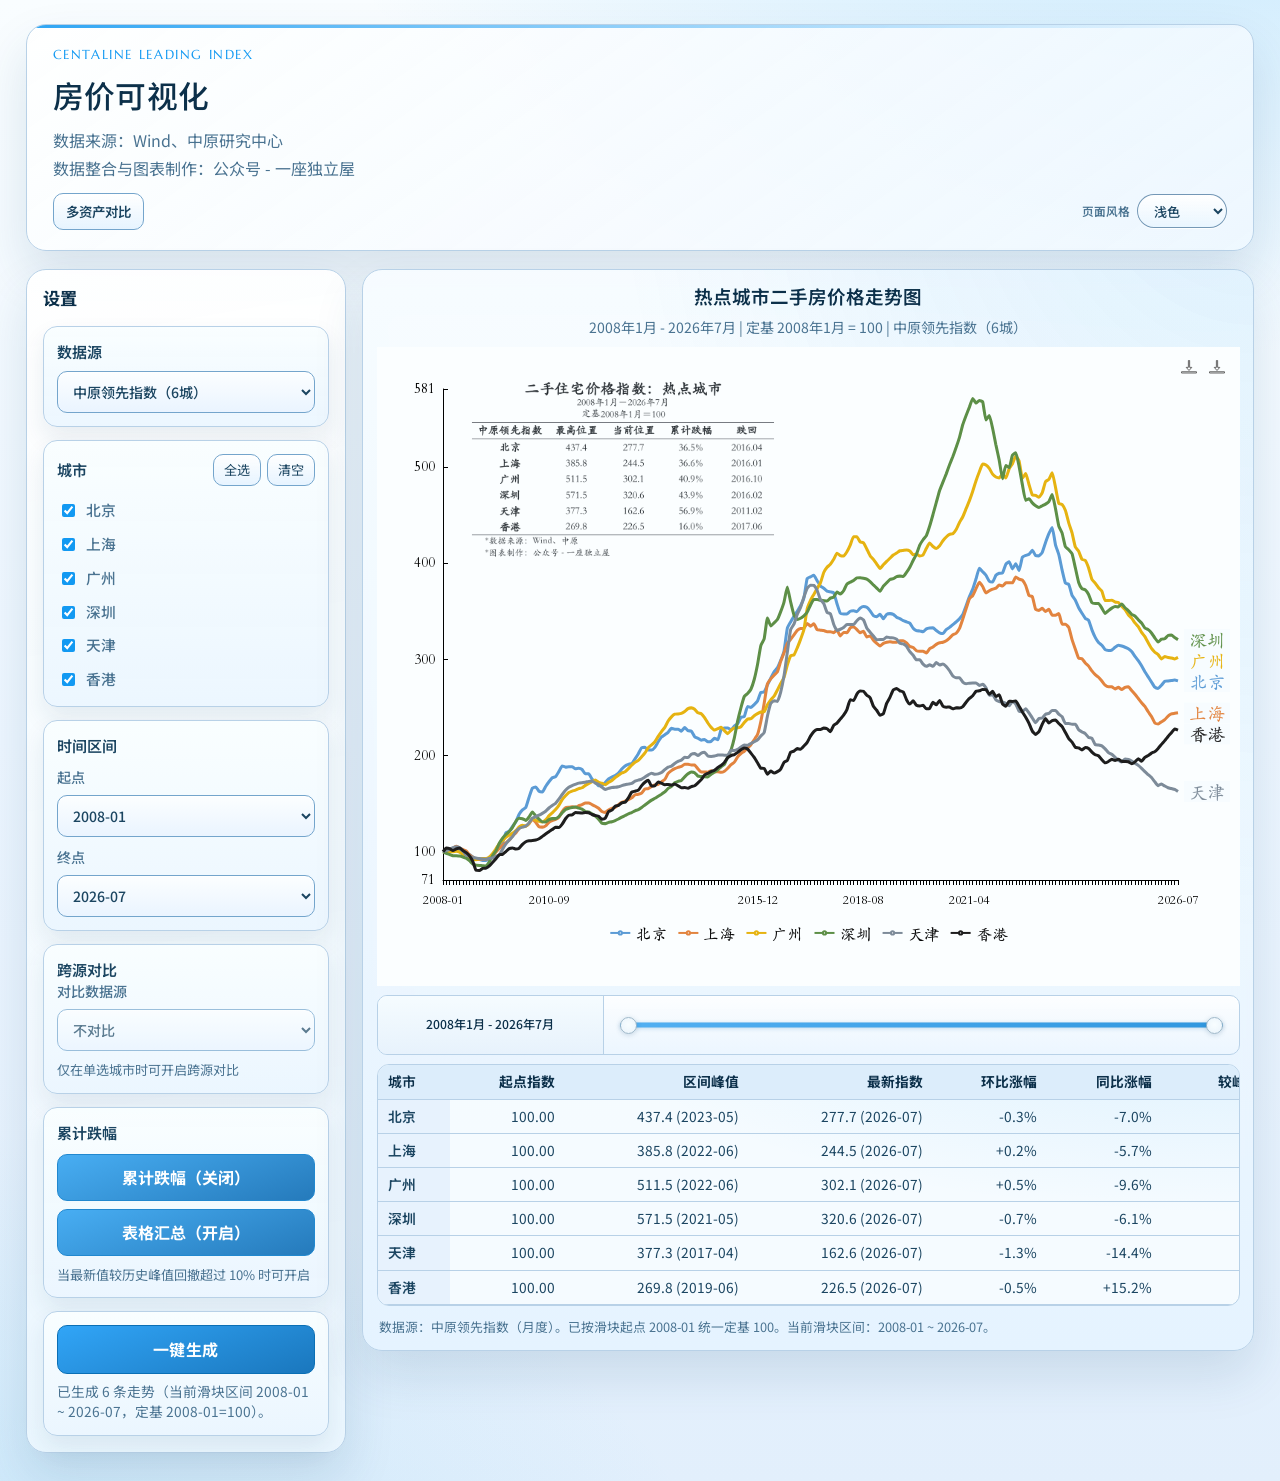
==== index.html @ 9221c02c "data: refresh NBS 70-city prices through 2026-07" ====
<!doctype html>
<html lang="zh-CN">
  <head>
    <meta charset="UTF-8" />
    <meta name="viewport" content="width=device-width, initial-scale=1.0" />
    <title>房价可视化</title>
    <link rel="preconnect" href="https://fonts.googleapis.com" />
    <link rel="preconnect" href="https://fonts.gstatic.com" crossorigin />
    <link
      rel="preload"
      as="style"
      href="https://fonts.googleapis.com/css2?family=Marcellus&family=Noto+Sans+SC:wght@400;500;700&display=swap"
      onload="this.onload=null;this.rel='stylesheet'"
    />
    <noscript>
      <link
        rel="stylesheet"
        href="https://fonts.googleapis.com/css2?family=Marcellus&family=Noto+Sans+SC:wght@400;500;700&display=swap"
      />
    </noscript>
    <link
      rel="preload"
      href="./fonts/STKaiti-subset.woff2"
      as="font"
      type="font/woff2"
      crossorigin
    />
    <link rel="stylesheet" href="style.css?v=20260719-responsive-touch" />
    <script>
      window.__ECHARTS_LOAD_STATUS = "loading";
      window.__ECHARTS_LOAD_FAILURE_DETAIL = "";
      window.__ECHARTS_FALLBACK_URLS = [
        "https://cdn.jsdelivr.net/npm/echarts@5.5.1/dist/echarts.min.js",
        "https://cdn.bootcdn.net/ajax/libs/echarts/5.5.0/echarts.min.js",
        "https://cdn.staticfile.org/echarts/5.5.0/echarts.min.js",
      ];
      window.__markEchartsReady = function () {
        window.__ECHARTS_LOAD_STATUS = "ready";
        window.__ECHARTS_LOAD_FAILURE_DETAIL = "";
      };
      window.__markEchartsLoadFailed = function () {
        window.__ECHARTS_LOAD_STATUS = "failed";
        window.__ECHARTS_LOAD_FAILURE_DETAIL =
          "vendor/echarts.min.js 与所有 CDN 回退均加载失败";
      };
      window.__loadEchartsFallback = function (scriptEl, index) {
        if (!scriptEl) return;
        const parsedIndex = Number(index);
        const safeIndex = Number.isFinite(parsedIndex) ? parsedIndex : 0;
        const nextUrl = window.__ECHARTS_FALLBACK_URLS[safeIndex];
        if (!nextUrl) {
          window.__markEchartsLoadFailed();
          return;
        }
        scriptEl.onload = function () {
          window.__markEchartsReady();
        };
        scriptEl.onerror = function () {
          window.__loadEchartsFallback(scriptEl, safeIndex + 1);
        };
        scriptEl.src = nextUrl;
      };
    </script>
    <script
      defer
      src="./vendor/echarts.min.js"
      onload="window.__markEchartsReady()"
      onerror="window.__loadEchartsFallback(this, 0)"
    ></script>
    <script defer src="house-price-data.js?v=20260817-housing-data-refresh"></script>
    <script defer src="chart-axis-utils.js?v=20260416-visible-y-axis-tight-v2"></script>
    <script defer src="time-range-viewport-utils.js?v=20260719-expand-viewport"></script>
    <script defer src="app.js?v=20260817-nbs-70city-july"></script>
  </head>
  <body>
    <main class="page">
      <section class="hero">
        <p class="eyebrow">Centaline Leading Index</p>
        <h1>房价可视化</h1>
        <p class="subtitle" id="sourceSubtitleText">数据来源：Wind、中原研究中心</p>
        <p class="subtitle credit">数据整合与图表制作：公众号 - 一座独立屋</p>
        <div class="hero-links hero-links--with-theme">
          <a class="hero-link-btn" href="multi-assets.html">多资产对比</a>
          <label class="hero-theme-field">
            <span class="hero-theme-label">页面风格</span>
            <select id="themeMode" aria-label="页面风格选择">
              <option value="light">浅色</option>
              <option value="dark">深色</option>
            </select>
          </label>
        </div>
      </section>

      <section class="workspace">
        <aside class="controls">
          <h2>设置</h2>

          <div class="control-block control-block--loose-select">
            <h3>数据源</h3>
            <label>
              <select id="dataSource" aria-label="数据源选择"></select>
            </label>
          </div>

          <div class="control-block">
            <div class="block-head">
              <h3 id="cityBlockTitle">城市（可选多至6个）</h3>
              <div class="inline-actions">
                <button id="selectAllBtn" type="button">全选</button>
                <button id="clearAllBtn" type="button">清空</button>
              </div>
            </div>
            <input
              id="citySearch"
              class="asset-search city-search"
              type="search"
              placeholder="搜索城市或所在省份"
              aria-label="搜索城市"
              hidden
            />
            <div id="cityList" class="city-list" aria-label="城市选择"></div>
          </div>

          <div class="control-block">
            <h3>时间区间</h3>
            <div class="date-grid">
              <label>
                起点
                <select id="startMonth"></select>
              </label>
              <label>
                终点
                <select id="endMonth"></select>
              </label>
            </div>
          </div>

          <div class="control-block">
            <h3>跨源对比</h3>
            <label>
              对比数据源
              <select id="compareSource" aria-label="跨源对比数据源" disabled>
                <option value="none">不对比</option>
              </select>
            </label>
            <p class="analysis-hint" id="compareHint">仅在单选北上广深天津时可开启对比</p>
          </div>

          <div class="control-block">
            <h3>累计跌幅</h3>
            <button id="drawdownBtn" class="analysis-btn" type="button" disabled>
              累计跌幅（关闭）
            </button>
            <button id="chartTableBtn" class="analysis-btn sub" type="button" disabled>
              表格汇总（关闭）
            </button>
            <p class="analysis-hint">当最新值较历史峰值回撤超过 10% 时可开启</p>
          </div>

          <div class="control-block actions">
            <button id="renderBtn" class="primary-btn" type="button">一键生成</button>
            <p id="statusText" class="status">正在加载数据...</p>
          </div>
        </aside>

        <section class="chart-zone">
          <div class="chart-head">
            <h2 id="chartTitle">热点城市二手房价格走势图</h2>
            <p id="chartMeta">-</p>
          </div>
          <div class="chart-stage">
            <div id="chart" class="chart" role="img" aria-label="房价走势折线图"></div>
            <div id="chartStatsOverlay" class="chart-stats-overlay" aria-hidden="true"></div>
          </div>
          <div class="timeline-zoom-widget" id="timeZoomWidget" aria-label="时间区间滑块">
            <div class="timeline-zoom-summary" id="timeZoomRangeText">-</div>
            <div class="timeline-zoom-slider">
              <div class="timeline-zoom-track">
                <span class="timeline-zoom-rail" aria-hidden="true"></span>
                <span class="timeline-zoom-fill" id="timeZoomFill" aria-hidden="true"></span>
                <input
                  id="timeZoomStart"
                  class="timeline-zoom-input timeline-zoom-input--start"
                  type="range"
                  min="0"
                  max="0"
                  step="1"
                  value="0"
                  aria-label="时间区间起点"
                />
                <input
                  id="timeZoomEnd"
                  class="timeline-zoom-input timeline-zoom-input--end"
                  type="range"
                  min="0"
                  max="0"
                  step="1"
                  value="0"
                  aria-label="时间区间终点"
                />
              </div>
            </div>
          </div>
          <div class="table-wrap">
            <table>
              <thead>
                <tr>
                  <th>城市</th>
                  <th>起点指数</th>
                  <th>区间峰值</th>
                  <th>最新指数</th>
                  <th>环比涨幅</th>
                  <th>同比涨幅</th>
                  <th>较峰值回撤</th>
                </tr>
              </thead>
              <tbody id="summaryBody"></tbody>
            </table>
          </div>
          <p class="footnote" id="footnoteText"></p>
        </section>
      </section>
    </main>
  </body>
</html>
---- style.css ----
@font-face {
  font-family: "ProjectChartSTKaiti";
  src:
    local("STKaiti"),
    local("Kaiti SC"),
    local("KaiTi"),
    url("./fonts/STKaiti-subset.woff2") format("woff2");
  font-weight: 400;
  font-style: normal;
  font-display: swap;
}

@font-face {
  font-family: "ProjectChartSTKaiti";
  src:
    local("STKaiti"),
    local("Kaiti SC"),
    local("KaiTi"),
    url("./fonts/STKaiti-subset.woff2") format("woff2");
  font-weight: 600;
  font-style: normal;
  font-display: swap;
}

@font-face {
  font-family: "ProjectChartSTKaiti";
  src:
    local("STKaiti"),
    local("Kaiti SC"),
    local("KaiTi"),
    url("./fonts/STKaiti-subset.woff2") format("woff2");
  font-weight: 700;
  font-style: normal;
  font-display: swap;
}

:root {
  --bg-ink: #102b42;
  --bg-paper: #edf6ff;
  --panel: rgba(250, 255, 255, 0.9);
  --panel-strong: rgba(242, 250, 255, 0.95);
  --line: #b8d1e7;
  --line-strong: #74a5cc;
  --title: #0c304a;
  --text: #1b4561;
  --soft: #4a7391;
  --accent: #1299f2;
  --accent-strong: #0a6fb5;
  --warn: #c64b3f;
  --shadow: 0 24px 50px rgba(17, 68, 108, 0.13);
  --shadow-soft: 0 12px 24px rgba(18, 64, 98, 0.09);
  --ring: 0 0 0 3px rgba(18, 153, 242, 0.2);
  --ui-font: "Noto Sans SC", "PingFang SC", "Hiragino Sans GB", "Microsoft YaHei",
    "Helvetica Neue", sans-serif;
  --display-font: "Marcellus", "Noto Sans SC", "PingFang SC", "Hiragino Sans GB",
    "Microsoft YaHei", "Helvetica Neue", sans-serif;
  --chart-font: "ProjectChartSTKaiti", "STKaiti", "Kaiti SC", "KaiTi", "BiauKai", serif;
}

* {
  box-sizing: border-box;
}

body {
  margin: 0;
  min-height: 100vh;
  overflow-x: hidden;
  font-family: var(--ui-font);
  line-height: 1.55;
  color: var(--text);
  background:
    radial-gradient(92rem 56rem at 98% -16%, rgba(32, 162, 246, 0.27), transparent 66%),
    radial-gradient(78rem 48rem at -14% 114%, rgba(84, 198, 242, 0.22), transparent 74%),
    linear-gradient(180deg, #f9fdff 0%, #edf6ff 50%, #e2effc 100%);
}

body.theme-dark {
  --panel: rgba(10, 18, 25, 0.92);
  --panel-strong: rgba(13, 24, 33, 0.96);
  --line: #365067;
  --line-strong: #5f7690;
  --title: #e8f1f7;
  --text: #d0dfe9;
  --soft: #9db2c1;
  --accent: #ffad47;
  --accent-strong: #d07b13;
  --warn: #ff826f;
  --shadow: 0 24px 54px rgba(0, 0, 0, 0.55);
  --shadow-soft: 0 12px 26px rgba(0, 0, 0, 0.46);
  --ring: 0 0 0 3px rgba(255, 173, 71, 0.24);
  color: var(--text);
  background:
    radial-gradient(86rem 52rem at 100% -14%, rgba(255, 173, 71, 0.22), transparent 66%),
    radial-gradient(74rem 46rem at -12% 116%, rgba(80, 145, 182, 0.2), transparent 74%),
    linear-gradient(180deg, #060d13 0%, #0a121a 54%, #0f1a24 100%);
}

body.theme-dark .hero {
  background: linear-gradient(145deg, rgba(15, 28, 39, 0.97), rgba(10, 21, 31, 0.97));
}

body.theme-dark .hero::after {
  background: linear-gradient(90deg, rgba(245, 164, 59, 0.92), rgba(245, 164, 59, 0));
}

body.theme-dark .controls,
body.theme-dark .chart-zone {
  border-color: rgba(95, 114, 130, 0.72);
}

body.theme-dark .controls h2,
body.theme-dark .control-block h3 {
  color: #f2cd99;
}

body.theme-dark .control-block {
  background:
    radial-gradient(122% 132% at 100% -24%, rgba(255, 173, 71, 0.14), transparent 62%),
    linear-gradient(180deg, rgba(21, 37, 50, 0.94), rgba(14, 26, 36, 0.96));
  border-color: rgba(83, 106, 122, 0.62);
}

body.theme-dark button {
  border-color: var(--line-strong);
  background: linear-gradient(180deg, #1c2c38, #14212c);
  color: var(--text);
}

body.theme-dark .inline-actions button {
  background: linear-gradient(180deg, #233746, #182733);
}

body.theme-dark .hero-link-btn {
  border-color: #5f7690;
  color: #d6e3eb;
  background: linear-gradient(180deg, rgba(28, 46, 61, 0.96), rgba(17, 30, 40, 0.96));
}

body.theme-dark .hero-link-btn:hover {
  border-color: #f5a43b;
  color: #f8c47c;
}

body.theme-dark .hero-theme-label {
  color: #afc1ce;
}

body.theme-dark .hero-theme-field select {
  border-color: rgba(115, 145, 168, 0.85);
  background: linear-gradient(180deg, rgba(23, 38, 51, 0.96), rgba(15, 27, 37, 0.97));
  box-shadow: 0 1px 0 rgba(255, 173, 71, 0.08), inset 0 1px 0 rgba(255, 173, 71, 0.14);
}

body.theme-dark select {
  background: linear-gradient(180deg, #142433, #101d28);
  border-color: rgba(96, 123, 143, 0.78);
  color: var(--text);
  box-shadow: inset 0 1px 0 rgba(255, 173, 71, 0.12);
}

body.theme-dark .asset-search {
  background: linear-gradient(180deg, #142433, #101d28);
  border-color: rgba(96, 123, 143, 0.78);
  color: var(--text);
  box-shadow: inset 0 1px 0 rgba(255, 173, 71, 0.12);
}

body.theme-dark .asset-group {
  border-color: rgba(88, 109, 126, 0.68);
  background:
    radial-gradient(120% 125% at 100% -20%, rgba(245, 164, 59, 0.14), transparent 58%),
    linear-gradient(180deg, rgba(21, 37, 50, 0.9), rgba(14, 26, 36, 0.92));
}

body.theme-dark .asset-group-title {
  color: #f2cd99;
}

body.theme-dark .asset-module-title {
  color: #f2cd99;
}

body.theme-dark .asset-module-desc,
body.theme-dark .asset-module-toolbar-label,
body.theme-dark .asset-module-empty {
  color: #a9bdca;
}

body.theme-dark .china-source-chip {
  border-color: #587082;
  background: linear-gradient(180deg, #1f3341, #172833);
  color: #c6d6e0;
}

body.theme-dark .china-source-chip:hover {
  border-color: #ffad47;
  color: #ffd8a5;
}

body.theme-dark .china-source-chip.is-active {
  border-color: #e7a246;
  background: linear-gradient(160deg, #f2b04f, #c6761a);
  color: #12212b;
}

body.theme-dark .page-multi-assets .asset-module[data-category="cn_housing"] .asset-grid::-webkit-scrollbar-thumb,
body.theme-dark .page-multi-assets .asset-module[data-category="us_housing"] .asset-grid::-webkit-scrollbar-thumb {
  background: rgba(191, 146, 86, 0.65);
}

body.theme-dark .primary-btn {
  border-color: #e79f43;
  background: linear-gradient(160deg, #f6ae49, #ba6e15);
  color: #13212c;
}

body.theme-dark .primary-btn:hover {
  color: #13212c;
}

body.theme-dark .analysis-btn {
  border-color: #587082;
  background: linear-gradient(160deg, #2e4354, #223443);
  color: #c3d4df;
}

body.theme-dark .analysis-btn:disabled {
  border-color: #435867;
  background: linear-gradient(160deg, #243645, #1b2a37);
  color: #7e95a6;
}

body.theme-dark .analysis-btn.enabled {
  border-color: #e7a246;
  background: linear-gradient(160deg, #f2b04f, #c6761a);
  color: #12212b;
}

body.theme-dark .analysis-btn.enabled:hover {
  color: #12212b;
}

body.theme-dark button:hover {
  border-color: #ffad47;
  color: #ffd7a4;
}

body.theme-dark .chart-zone {
  background:
    radial-gradient(120% 132% at 100% -20%, rgba(255, 173, 71, 0.11), transparent 62%),
    linear-gradient(180deg, rgba(13, 24, 34, 0.95), rgba(9, 18, 27, 0.95));
}

body.theme-dark .chart {
  background: #09131b;
}

body.theme-dark .table-wrap {
  background:
    radial-gradient(120% 135% at 100% -25%, rgba(255, 173, 71, 0.1), transparent 62%),
    rgba(11, 19, 27, 0.93);
  box-shadow: inset 0 1px 0 rgba(255, 255, 255, 0.05);
}

body.theme-dark .table-wrap th:first-child,
body.theme-dark .table-wrap td:first-child {
  background: #132432;
}

body.theme-dark .table-wrap thead th,
body.theme-dark .table-wrap thead th:first-child {
  background: transparent;
  color: #f2cea0;
}

body.theme-dark .chart-stats-overlay table,
body.theme-dark .chart-stats-overlay th,
body.theme-dark .chart-stats-overlay td {
  border-color: #ffffff;
}

body.theme-dark .chart-stats-overlay th,
body.theme-dark .chart-stats-overlay td,
body.theme-dark .chart-stats-overlay thead th,
body.theme-dark .chart-stats-title-main,
body.theme-dark .chart-stats-title-sub,
body.theme-dark .chart-stats-note,
body.theme-dark .chart-stats-source-tag,
body.theme-dark .chart-stats-th-text,
body.theme-dark .chart-stats-city-main {
  color: #ffffff;
}

body.theme-dark .city-list::-webkit-scrollbar-thumb {
  background: rgba(191, 146, 86, 0.62);
}

.page {
  width: min(1600px, 96vw);
  margin: 24px auto 28px;
  display: grid;
  gap: 18px;
}

.hero {
  position: relative;
  overflow: hidden;
  border: 1px solid var(--line);
  background: linear-gradient(145deg, rgba(255, 255, 255, 0.92), rgba(239, 248, 255, 0.82));
  border-radius: 20px;
  padding: 20px 26px;
  box-shadow: var(--shadow);
}

.hero::after {
  content: "";
  position: absolute;
  inset: 0 auto auto 0;
  width: 100%;
  height: 3px;
  background: linear-gradient(90deg, rgba(18, 153, 242, 0.88), rgba(18, 153, 242, 0));
}

.eyebrow {
  margin: 0;
  font-family: var(--display-font);
  font-weight: 500;
  letter-spacing: 0.12em;
  text-transform: uppercase;
  color: var(--accent);
  font-size: 0.84rem;
}

.hero h1 {
  margin: 8px 0 0;
  font-size: clamp(1.4rem, 2.4vw, 2rem);
  font-family: var(--display-font);
  font-weight: 500;
  color: var(--title);
  letter-spacing: 0.01em;
}

.subtitle {
  margin: 7px 0 0;
  color: var(--soft);
  line-height: 1.58;
  overflow-wrap: anywhere;
}

.subtitle.credit {
  margin-top: 2px;
}

.hero-links {
  margin-top: 12px;
  display: flex;
  flex-wrap: wrap;
  gap: 8px;
}

.hero-links--with-theme {
  align-items: center;
}

.hero-link-btn {
  display: inline-flex;
  align-items: center;
  justify-content: center;
  gap: 6px;
  border: 1px solid var(--line-strong);
  border-radius: 10px;
  padding: 7px 12px;
  font-size: 0.84rem;
  font-weight: 600;
  letter-spacing: 0.01em;
  color: var(--text);
  text-decoration: none;
  background: linear-gradient(180deg, rgba(255, 255, 255, 0.95), rgba(228, 243, 255, 0.9));
  transition: 170ms ease;
}

.hero-link-btn:hover {
  border-color: var(--accent);
  color: var(--accent);
  transform: translateY(-1px);
}

.hero-link-arrow {
  font-size: 0.95em;
  line-height: 1;
}

.hero-theme-field {
  margin-left: auto;
  display: inline-flex;
  align-items: center;
  gap: 7px;
  border: none;
  border-radius: 0;
  padding: 0;
  background: transparent;
}

.hero-theme-label {
  font-size: 0.73rem;
  font-weight: 600;
  color: var(--soft);
  line-height: 1.2;
  white-space: nowrap;
}

.hero-theme-field select {
  min-height: 34px;
  border-radius: 999px;
  padding: 5px 30px 5px 12px;
  font-size: 0.82rem;
  border-color: rgba(96, 137, 170, 0.86);
  background: linear-gradient(180deg, rgba(255, 255, 255, 0.98), rgba(232, 245, 255, 0.94));
  box-shadow: 0 1px 0 rgba(255, 255, 255, 0.85), inset 0 1px 0 rgba(255, 255, 255, 0.92);
}

.workspace {
  display: grid;
  grid-template-columns: minmax(280px, 320px) minmax(0, 1fr);
  gap: 16px;
  align-items: start;
}

.page-multi-assets .workspace {
  grid-template-columns: minmax(400px, 500px) minmax(0, 1fr);
}

.workspace > * {
  min-width: 0;
}

.page-multi-assets {
  --asset-row-height: 24px;
  --asset-row-gap: 6px;
  --housing-module-visible-rows: 5;
}

.controls,
.chart-zone {
  border: 1px solid var(--line);
  backdrop-filter: blur(9px);
  -webkit-backdrop-filter: blur(9px);
  border-radius: 20px;
  box-shadow: var(--shadow);
}

.controls {
  position: sticky;
  top: 14px;
  align-self: start;
  padding: 16px;
  display: flex;
  flex-direction: column;
  gap: 13px;
  background: linear-gradient(170deg, rgba(255, 255, 255, 0.94), rgba(236, 247, 255, 0.91));
}

.page-multi-assets .controls {
  position: static;
}

body.theme-dark .controls {
  background:
    radial-gradient(124% 136% at 100% -24%, rgba(255, 173, 71, 0.15), transparent 62%),
    linear-gradient(180deg, rgba(12, 24, 33, 0.95), rgba(8, 17, 25, 0.96));
}

.controls h2 {
  margin: 0;
  font-size: 1.08rem;
  color: var(--title);
  letter-spacing: 0.02em;
  font-weight: 700;
  font-family: var(--display-font);
}

.control-block {
  border: 1px solid var(--line);
  background: linear-gradient(180deg, rgba(249, 254, 255, 0.96), rgba(235, 246, 255, 0.94));
  border-radius: 14px;
  padding: 13px;
  box-shadow: var(--shadow-soft);
}

.control-block h3 {
  margin: 0;
  font-size: 0.94rem;
  font-weight: 600;
}

.page-multi-assets .control-block--time-range {
  padding: 10px 11px;
}

.page-multi-assets .compact-field,
.page-multi-assets .compact-range {
  margin: 0;
  display: grid;
  gap: 4px;
}

.page-multi-assets .compact-label {
  margin: 0;
  font-size: 0.75rem;
  font-weight: 600;
  line-height: 1.25;
  color: var(--soft);
}

.page-multi-assets .compact-range-grid {
  display: grid;
  grid-template-columns: repeat(2, minmax(0, 1fr));
  gap: 8px;
}

.page-multi-assets .compact-field--inline {
  gap: 3px;
}

.page-multi-assets .compact-sub-label {
  font-size: 0.72rem;
  font-weight: 500;
  color: var(--soft);
  line-height: 1.2;
}

.page-multi-assets .control-block--time-range select {
  min-height: 36px;
  padding: 7px 10px;
  font-size: 0.84rem;
}

.asset-search {
  padding: 9px 11px;
  border: 1px solid var(--line-strong);
  border-radius: 10px;
  background: linear-gradient(180deg, #fcfeff, #eaf4ff);
  color: var(--text);
  font: inherit;
  transition: border-color 150ms ease, box-shadow 150ms ease;
  box-shadow: inset 0 1px 0 rgba(255, 255, 255, 0.82);
}

.asset-search:focus {
  outline: none;
  border-color: var(--accent);
  box-shadow: var(--ring);
}

.asset-list {
  margin-top: 10px;
  max-height: 290px;
  overflow: auto;
  padding-right: 4px;
  display: grid;
  gap: 8px;
}

.page-multi-assets .asset-list {
  max-height: none;
  overflow: visible;
  padding-right: 0;
  grid-template-columns: repeat(2, minmax(0, 1fr));
  gap: 10px;
}

.asset-group {
  border: 1px solid var(--line);
  border-radius: 10px;
  padding: 8px;
  background: linear-gradient(180deg, rgba(255, 255, 255, 0.9), rgba(232, 245, 255, 0.82));
}

.asset-module-head {
  display: grid;
  gap: 3px;
  margin-bottom: 7px;
}

.asset-group-title {
  margin: 0;
  font-size: 0.79rem;
  font-weight: 700;
  letter-spacing: 0.01em;
  color: var(--soft);
}

.asset-module-title {
  font-size: 0.84rem;
  color: var(--title);
}

.asset-module-desc {
  margin: 0;
  font-size: 0.72rem;
  line-height: 1.45;
  color: var(--soft);
}

.asset-module-toolbar {
  margin: 4px 0 8px;
  display: grid;
  gap: 5px;
}

.asset-module-toolbar-label {
  font-size: 0.72rem;
  font-weight: 600;
  color: var(--soft);
}

.china-source-switch {
  display: grid;
  grid-template-columns: repeat(2, minmax(0, 1fr));
  gap: 6px;
}

.china-source-switch.is-single {
  grid-template-columns: minmax(0, 1fr);
}

.china-source-chip-hidden {
  display: none;
}

.asset-module-toolbar.is-hidden,
.asset-module-toolbar-label.is-hidden {
  display: none;
}

.china-source-chip {
  border: 1px solid var(--line-strong);
  border-radius: 999px;
  background: linear-gradient(180deg, #fafdff, #e8f4ff);
  color: var(--text);
  font: inherit;
  font-size: 0.74rem;
  font-weight: 600;
  line-height: 1;
  padding: 7px 4px;
  cursor: pointer;
  transition: 150ms ease;
}

.china-source-chip.is-active {
  border-color: #2288d0;
  background: linear-gradient(160deg, #4baff2, #287cba);
  color: #fff;
}

.china-source-chip:hover {
  border-color: var(--accent);
  color: var(--accent);
}

.asset-grid {
  display: grid;
  grid-template-columns: repeat(auto-fill, minmax(112px, 1fr));
  column-gap: 8px;
  row-gap: var(--asset-row-gap);
}

.page-multi-assets .asset-module[data-category="cn_housing"] .asset-grid {
  grid-template-columns: repeat(2, minmax(0, 1fr));
}

.page-multi-assets .asset-module[data-category="us_housing"] {
  display: flex;
  flex-direction: column;
}

.page-multi-assets .asset-module.asset-group-hidden {
  display: none;
}

.page-multi-assets .asset-module[data-category="us_housing"] .asset-grid {
  grid-template-columns: repeat(2, minmax(0, 1fr));
}

.page-multi-assets .asset-module[data-category="cn_housing"].is-nbs-three-cols .asset-grid {
  grid-template-columns: repeat(3, minmax(0, 1fr));
  column-gap: 6px;
}

.page-multi-assets .asset-module[data-category="cn_housing"].is-nbs-three-cols .asset-item {
  min-height: 22px;
  font-size: 0.74rem;
  line-height: 1.18;
  gap: 4px;
}

.page-multi-assets .asset-module[data-category="cn_housing"].is-nbs-three-cols .asset-item span {
  overflow: hidden;
  text-overflow: ellipsis;
  white-space: nowrap;
}

.page-multi-assets .asset-module[data-category="cn_housing"].is-nbs-three-cols.is-searching .asset-item {
  min-height: var(--asset-row-height);
  font-size: 0.8rem;
  line-height: 1.25;
  gap: 6px;
}

.page-multi-assets .asset-list.is-cn-nbs70:not(.is-searching) .asset-module[data-category="us_housing"] .asset-item {
  min-height: var(--asset-compact-row-height, 22px);
  font-size: var(--asset-compact-font-size, 0.74rem);
  line-height: 1.18;
  gap: 4px;
}

.page-multi-assets .asset-list.is-cn-centaline:not(.is-searching) .asset-module[data-category="cn_housing"] .asset-item,
.page-multi-assets .asset-list.is-cn-centaline:not(.is-searching) .asset-module[data-category="us_housing"] .asset-item {
  min-height: var(--asset-compact-row-height, 22px);
  font-size: var(--asset-compact-font-size, 0.74rem);
  line-height: 1.18;
  gap: 4px;
}

.asset-item {
  display: flex;
  align-items: center;
  gap: 6px;
  min-height: var(--asset-row-height);
  font-size: 0.8rem;
  line-height: 1.25;
  color: var(--text);
}

.asset-item input {
  accent-color: var(--accent);
  flex-shrink: 0;
}

.asset-item.is-selection-limit-disabled {
  opacity: 0.56;
}

.asset-item.is-selection-limit-disabled span {
  color: var(--soft);
}

.asset-item input:disabled {
  cursor: not-allowed;
  filter: grayscale(1);
  opacity: 0.62;
}

.asset-item-hidden,
.asset-group-hidden {
  display: none;
}

.asset-module-empty {
  margin: 0;
  font-size: 0.75rem;
  color: var(--soft);
}

.page-multi-assets .asset-module[data-category="cn_housing"] .asset-grid,
.page-multi-assets .asset-module[data-category="us_housing"] .asset-grid {
  max-height: calc(
    (var(--asset-row-height) * var(--housing-module-visible-rows)) +
      (var(--asset-row-gap) * (var(--housing-module-visible-rows) - 1))
  );
  overflow: auto;
  padding-right: 4px;
  align-content: start;
}

.page-multi-assets .asset-module[data-category="cn_housing"] .asset-grid::-webkit-scrollbar,
.page-multi-assets .asset-module[data-category="us_housing"] .asset-grid::-webkit-scrollbar {
  width: 8px;
}

.page-multi-assets .asset-module[data-category="cn_housing"] .asset-grid::-webkit-scrollbar-thumb,
.page-multi-assets .asset-module[data-category="us_housing"] .asset-grid::-webkit-scrollbar-thumb {
  border-radius: 999px;
  background: rgba(96, 142, 176, 0.55);
}

.page-multi-assets .asset-module[data-category="cn_housing"] .asset-grid::-webkit-scrollbar-track,
.page-multi-assets .asset-module[data-category="us_housing"] .asset-grid::-webkit-scrollbar-track {
  background: transparent;
}

.control-block--loose-select > label {
  margin-top: 8px;
}

.block-head {
  display: flex;
  justify-content: space-between;
  align-items: center;
  gap: 8px;
}

.inline-actions {
  display: flex;
  gap: 6px;
}

button {
  border: 1px solid var(--line-strong);
  background: linear-gradient(180deg, #fafdff, #eaf4ff);
  color: var(--text);
  border-radius: 10px;
  font: inherit;
  cursor: pointer;
  transition: 170ms ease;
}

button:hover {
  border-color: var(--accent);
  color: var(--accent);
  transform: translateY(-1px);
}

.inline-actions button {
  padding: 5px 10px;
  font-size: 0.82rem;
  background: linear-gradient(180deg, rgba(255, 255, 255, 0.98), rgba(229, 243, 255, 0.95));
}

.city-list {
  margin-top: 11px;
  max-height: 220px;
  overflow: auto;
  display: grid;
  gap: 7px;
  padding-right: 3px;
}

.city-search {
  width: 100%;
  margin-top: 9px;
  font-size: 0.9rem;
  padding: 8px 10px;
}

.city-list--three-cols {
  display: grid;
  grid-template-columns: repeat(3, minmax(0, 1fr));
  column-gap: 8px;
  row-gap: 6px;
  max-height: 320px;
  padding-right: 0;
  --city-item-font-size: clamp(0.7rem, 0.534rem + 0.331vw, 0.83rem);
}

.city-list--three-cols .city-item {
  min-height: 24px;
  font-size: var(--city-item-font-size);
  gap: 6px;
  line-height: 1.22;
}

.city-list--three-cols .city-item span {
  overflow: hidden;
  text-overflow: ellipsis;
  white-space: nowrap;
}

.city-list::-webkit-scrollbar {
  width: 8px;
}

.city-list::-webkit-scrollbar-thumb {
  border-radius: 999px;
  background: rgba(94, 141, 175, 0.5);
}

.city-list::-webkit-scrollbar-track {
  background: transparent;
}

.city-item {
  display: flex;
  align-items: center;
  gap: 8px;
  font-size: 0.92rem;
  padding: 2px 1px;
}

.city-item input {
  accent-color: var(--accent);
}

.city-item.is-selection-limit-disabled {
  opacity: 0.56;
}

.city-item.is-selection-limit-disabled span {
  color: var(--soft);
}

.city-item input:disabled {
  cursor: not-allowed;
  filter: grayscale(1);
  opacity: 0.62;
}

.city-item-hidden-by-search {
  display: none;
}

.date-grid {
  margin-top: 10px;
  display: grid;
  gap: 10px;
}

label {
  display: grid;
  gap: 6px;
  font-size: 0.88rem;
  color: var(--soft);
  font-weight: 500;
}

select {
  padding: 9px 11px;
  border: 1px solid var(--line-strong);
  border-radius: 10px;
  background: linear-gradient(180deg, #fcfeff, #eaf4ff);
  color: var(--text);
  font: inherit;
  transition: border-color 150ms ease, box-shadow 150ms ease;
  box-shadow: inset 0 1px 0 rgba(255, 255, 255, 0.82);
}

select:focus {
  outline: none;
  border-color: var(--accent);
  box-shadow: var(--ring);
}

.actions {
  display: grid;
  gap: 8px;
}

.primary-btn {
  border: 1px solid var(--accent-strong);
  background: linear-gradient(160deg, #31a5f7, #1a77bd);
  color: #fff;
  font-weight: 700;
  padding: 11px 13px;
  letter-spacing: 0.02em;
}

.primary-btn:hover {
  color: #fff;
  filter: brightness(1.02);
}

.analysis-btn {
  margin-top: 10px;
  width: 100%;
  padding: 10px 12px;
  border: 1px solid #7fa4c0;
  background: linear-gradient(160deg, #e4f1fb, #c9def0);
  color: #43657f;
  font-weight: 700;
}

.analysis-btn.sub {
  margin-top: 8px;
}

.analysis-btn:disabled {
  cursor: not-allowed;
  border-color: #9fb4c7;
  background: linear-gradient(160deg, #d8e6f1, #c9d6e1);
  color: #74899b;
}

.analysis-btn.enabled {
  border-color: #2188cf;
  background: linear-gradient(160deg, #48aef3, #257abb);
  color: #fff;
}

.analysis-btn.enabled:hover {
  color: #fff;
  filter: brightness(1.04);
}

.analysis-btn:disabled:hover {
  border-color: #9fb4c7;
  color: #74899b;
  filter: none;
}

.analysis-hint {
  margin: 9px 0 0;
  font-size: 0.82rem;
  line-height: 1.5;
  color: var(--soft);
}

.status {
  margin: 0;
  min-height: 22px;
  font-size: 0.86rem;
  line-height: 1.45;
  color: var(--soft);
}

.status.error {
  color: var(--warn);
}

.chart.chart--error {
  display: flex;
  align-items: center;
  justify-content: center;
  padding: 28px;
  border: 1px dashed rgba(205, 91, 91, 0.42);
  border-radius: 18px;
  background: rgba(255, 248, 248, 0.9);
  color: #9e3d3d;
  text-align: center;
  line-height: 1.7;
  white-space: normal;
}

.chart-zone {
  background:
    radial-gradient(118% 132% at 100% -20%, rgba(26, 153, 242, 0.12), transparent 62%),
    linear-gradient(180deg, rgba(247, 252, 255, 0.93), rgba(229, 243, 255, 0.92));
  padding: 14px;
  display: grid;
  gap: 9px;
  font-family: var(--ui-font);
}

.chart-head h2 {
  margin: 0;
  font-size: 1.16rem;
  color: var(--title);
  font-family: var(--display-font);
  font-weight: 600;
}

.chart-head p {
  margin: 4px 0 0;
  color: var(--soft);
  font-size: 0.88rem;
  font-family: var(--ui-font);
}

.chart-head {
  text-align: center;
}

.chart {
  width: 100%;
  height: clamp(330px, 62vh, 860px);
  border: none;
  border-radius: 14px;
  background: linear-gradient(180deg, #fbfeff, #f2f9ff);
  position: relative;
}

.chart-stage {
  position: relative;
}

.timeline-zoom-widget {
  display: grid;
  grid-template-columns: minmax(172px, 226px) minmax(0, 1fr);
  border: 1px solid var(--line);
  border-radius: 10px;
  overflow: hidden;
  background: linear-gradient(180deg, rgba(255, 255, 255, 0.86), rgba(236, 246, 255, 0.9));
  box-shadow: inset 0 1px 0 rgba(255, 255, 255, 0.55);
}

.timeline-zoom-widget.is-disabled {
  opacity: 0.62;
}

.timeline-zoom-summary {
  display: flex;
  align-items: center;
  justify-content: center;
  padding: 9px 12px;
  font-family: var(--ui-font);
  font-size: clamp(0.76rem, 0.88vw, 0.9rem);
  line-height: 1.3;
  font-weight: 500;
  letter-spacing: 0;
  font-variant-numeric: tabular-nums;
  white-space: nowrap;
  word-break: keep-all;
  overflow-wrap: normal;
  color: var(--title);
  border-right: 1px solid var(--line);
  background: linear-gradient(180deg, rgba(245, 252, 255, 0.92), rgba(231, 242, 252, 0.95));
}

.timeline-zoom-slider {
  display: flex;
  align-items: center;
  padding: 0 16px;
  min-height: 58px;
}

.timeline-zoom-track {
  width: 100%;
  height: 24px;
  position: relative;
}

.timeline-zoom-rail,
.timeline-zoom-fill {
  position: absolute;
  left: 0;
  right: 0;
  top: 50%;
  height: 5px;
  transform: translateY(-50%);
  border-radius: 999px;
}

.timeline-zoom-rail {
  background: linear-gradient(90deg, #d6e4ef 0%, #caddeb 100%);
}

.timeline-zoom-fill {
  background: linear-gradient(90deg, #53b0f2 0%, #3097df 100%);
  box-shadow: 0 1px 4px rgba(42, 124, 182, 0.24);
}

.timeline-zoom-input {
  position: absolute;
  left: 0;
  top: 50%;
  width: 100%;
  height: 24px;
  margin: 0;
  transform: translateY(-50%);
  pointer-events: none;
  appearance: none;
  background: transparent;
}

.timeline-zoom-input::-webkit-slider-runnable-track {
  height: 5px;
  border-radius: 999px;
  background: transparent;
}

.timeline-zoom-input::-moz-range-track {
  height: 5px;
  border-radius: 999px;
  background: transparent;
}

.timeline-zoom-input::-webkit-slider-thumb {
  pointer-events: auto;
  appearance: none;
  width: 17px;
  height: 17px;
  border-radius: 50%;
  border: 1.5px solid #9eb7c8;
  background: radial-gradient(circle at 50% 44%, #f8fdff 0%, #edf6fc 72%);
  box-shadow: 0 1px 5px rgba(48, 95, 132, 0.23);
  margin-top: -6px;
  cursor: ew-resize;
}

.timeline-zoom-input::-moz-range-thumb {
  pointer-events: auto;
  width: 17px;
  height: 17px;
  border-radius: 50%;
  border: 1.5px solid #9eb7c8;
  background: radial-gradient(circle at 50% 44%, #f8fdff 0%, #edf6fc 72%);
  box-shadow: 0 1px 5px rgba(48, 95, 132, 0.23);
  cursor: ew-resize;
}

.timeline-zoom-input:disabled::-webkit-slider-thumb,
.timeline-zoom-input:disabled::-moz-range-thumb {
  cursor: not-allowed;
}

body.theme-dark .timeline-zoom-widget {
  border-color: rgba(96, 120, 139, 0.72);
  background: linear-gradient(180deg, rgba(18, 31, 42, 0.94), rgba(12, 22, 31, 0.95));
  box-shadow: inset 0 1px 0 rgba(255, 173, 71, 0.08);
}

body.theme-dark .timeline-zoom-summary {
  color: #dbe8f1;
  border-right-color: rgba(96, 120, 139, 0.72);
  background: linear-gradient(180deg, rgba(26, 42, 54, 0.95), rgba(16, 29, 40, 0.96));
}

body.theme-dark .timeline-zoom-rail {
  background: linear-gradient(90deg, rgba(65, 87, 104, 0.92), rgba(54, 73, 90, 0.95));
}

body.theme-dark .timeline-zoom-fill {
  background: linear-gradient(90deg, #f0b15a 0%, #d98a2a 100%);
  box-shadow: 0 1px 5px rgba(245, 164, 59, 0.24);
}

body.theme-dark .timeline-zoom-input::-webkit-slider-thumb,
body.theme-dark .timeline-zoom-input::-moz-range-thumb {
  border-color: #7f96a8;
  background: radial-gradient(circle at 50% 44%, #2a3d4b 0%, #1c2d39 72%);
  box-shadow: 0 2px 11px rgba(0, 0, 0, 0.44);
}

.chart-stats-overlay {
  --stats-cell-pad-y: 2px;
  --stats-cell-pad-x: 5.3px;
  --overlay-pseudo-bold-offset: 0.22px;
  --overlay-stroke-width: 0.28px;
  --overlay-stroke-title: 0.56px;
  --overlay-stroke-header: 0.42px;
  --overlay-stroke-city: 0.4px;
  --overlay-emphasis-scale: 1.05;
  position: absolute;
  top: 38px;
  left: 142px;
  min-width: 336px;
  max-width: 35%;
  transform-origin: top left;
  will-change: transform;
  background: transparent;
  border: none;
  border-radius: 0;
  padding: 0;
  box-shadow: none;
  pointer-events: none;
  display: none;
  font-synthesis: none;
  -webkit-font-smoothing: antialiased;
  -moz-osx-font-smoothing: grayscale;
  text-rendering: geometricPrecision;
}

.chart-stats-overlay.show {
  display: block;
}

.chart-stats-overlay * {
  font-synthesis: none;
}

.chart-stats-overlay table {
  width: 120.75%;
  margin-left: -10.375%;
  min-width: 0;
  border-collapse: collapse;
  border-top: 1px solid #6f747a;
  border-bottom: 1px solid #6f747a;
}

.chart-stats-overlay.is-cross-source table {
  width: 127.5%;
  margin-left: -6.2%;
}

.chart-stats-overlay th,
.chart-stats-overlay td {
  font-family: var(--chart-font);
  font-size: 0.86rem;
  line-height: 1.2;
  color: #1f252a;
  border-bottom: none;
  padding: var(--stats-cell-pad-y) var(--stats-cell-pad-x);
  text-align: center;
  background: transparent;
}

.chart-stats-overlay th:first-child,
.chart-stats-overlay td:first-child {
  text-align: center;
}

.chart-stats-overlay.is-cross-source th:first-child,
.chart-stats-overlay.is-cross-source td:first-child {
  padding-right: 10px;
}

.chart-stats-city-main {
  position: relative;
  display: inline-block;
  font-size: calc(1em * var(--overlay-emphasis-scale));
  font-weight: 700;
  text-shadow: none;
}

.chart-stats-overlay th {
  font-weight: 700;
  border-bottom: 1px solid #6f747a;
  padding-top: 0;
  padding-bottom: 0;
}

.chart-stats-overlay thead th {
  position: static;
  top: auto;
  background: transparent;
  color: #1f252a;
}

.chart-stats-th-text {
  display: flex;
  align-items: center;
  justify-content: center;
  font-size: calc(1em * var(--overlay-emphasis-scale));
  height: calc(1.2em + (var(--stats-cell-pad-y) * 2));
  line-height: 1;
  transform: translateY(-0.045em);
  text-shadow: none;
}

.chart-stats-title-main {
  font-family: var(--chart-font);
  font-size: calc(1.22rem * var(--overlay-emphasis-scale));
  line-height: 1.14;
  font-weight: 700;
  color: #22282d;
  text-align: center;
  text-shadow: none;
}

.chart-stats-title-main,
.chart-stats-th-text,
.chart-stats-city-main {
  paint-order: stroke fill;
}

.chart-stats-title-main {
  -webkit-text-stroke: var(--overlay-stroke-title) currentColor;
}

.chart-stats-th-text {
  -webkit-text-stroke: var(--overlay-stroke-header) currentColor;
}

.chart-stats-city-main {
  -webkit-text-stroke: var(--overlay-stroke-city) currentColor;
}

@supports not (-webkit-text-stroke: 0.2px currentColor) {
  .chart-stats-title-main {
    text-shadow:
      calc(var(--overlay-pseudo-bold-offset) * 2.4) 0 0 currentColor,
      calc(var(--overlay-pseudo-bold-offset) * -2.4) 0 0 currentColor;
  }

  .chart-stats-th-text {
    text-shadow:
      calc(var(--overlay-pseudo-bold-offset) * 2) 0 0 currentColor,
      calc(var(--overlay-pseudo-bold-offset) * -2) 0 0 currentColor;
  }

  .chart-stats-city-main {
    text-shadow:
      calc(var(--overlay-pseudo-bold-offset) * 1.9) 0 0 currentColor,
      calc(var(--overlay-pseudo-bold-offset) * -1.9) 0 0 currentColor;
  }
}

.chart-stats-overlay.is-cross-source .chart-stats-title-main,
.chart-stats-overlay.is-cross-source .chart-stats-title-sub {
  width: 127.5%;
  margin-left: -6.2%;
}

.chart-stats-title-sub {
  font-family: var(--chart-font);
  font-size: 0.8rem;
  line-height: 1.12;
  font-variant-numeric: tabular-nums lining-nums;
  font-feature-settings: "tnum" 1, "lnum" 1;
  display: flex;
  align-items: center;
  justify-content: center;
  color: #22282d;
  margin-top: 1px;
  text-align: center;
}

.chart-stats-title-range {
  gap: 0;
  white-space: nowrap;
}

.chart-stats-range-sep {
  display: inline-block;
}

.chart-stats-digit {
  display: inline-block;
  transform: translateY(0.045em);
}

.chart-stats-title-base,
.chart-stats-overlay > .chart-stats-title-sub:nth-of-type(3) {
  margin-bottom: 4px;
}

.chart-stats-title-base {
  gap: 0;
  white-space: nowrap;
}

.chart-stats-base-prefix {
  display: inline-block;
  transform: translateY(-0.04em);
  margin-right: 0.08em;
}

.chart-stats-base-value {
  display: inline-block;
}

.chart-stats-base-eq {
  display: inline-block;
}

.chart-stats-note {
  font-family: var(--chart-font);
  font-size: 0.74rem;
  line-height: 1.2;
  color: #22282d;
  margin-top: 1px;
  margin-left: -1.5em;
}

.chart-stats-source-tag {
  position: absolute;
  left: calc(100% + 2px);
  top: 50%;
  transform: translateY(-48%);
  font-size: 0.82em;
  font-weight: 400;
  color: #4a5661;
  white-space: nowrap;
  text-shadow: none;
}

.table-wrap {
  overflow: auto;
  -webkit-overflow-scrolling: touch;
  border: 1px solid var(--line);
  border-radius: 12px;
  background:
    radial-gradient(120% 136% at 100% -22%, rgba(18, 153, 242, 0.11), transparent 62%),
    rgba(246, 252, 255, 0.95);
  box-shadow: inset 0 1px 0 rgba(255, 255, 255, 0.78);
}

table {
  border-collapse: collapse;
  width: 100%;
  min-width: 920px;
}

th,
td {
  border-bottom: 1px solid var(--line);
  padding: 8px 10px;
  text-align: right;
  font-size: 0.86rem;
  line-height: 1.25;
  font-family: var(--ui-font);
}

th:first-child,
td:first-child {
  text-align: left;
  font-weight: 600;
}

.table-wrap th:first-child,
.table-wrap td:first-child {
  position: sticky;
  left: 0;
  z-index: 1;
  background: #e7f2fd;
}

.table-wrap thead th:first-child {
  z-index: 2;
  background: #dcedfb;
}

thead th {
  position: sticky;
  top: 0;
  background: #dcedfb;
  color: var(--title);
}

.footnote {
  margin: 0;
  color: var(--soft);
  font-size: 0.8rem;
  line-height: 1.5;
  font-family: var(--ui-font);
  padding: 2px 2px 0;
}

@media (max-width: 1120px), (hover: none) and (pointer: coarse) and (orientation: portrait) {
  .workspace {
    grid-template-columns: 1fr;
    gap: 12px;
  }

  .page-multi-assets .workspace {
    grid-template-columns: minmax(0, 1fr);
  }

  .controls {
    position: static;
    top: auto;
    display: grid;
    grid-template-columns: repeat(2, minmax(0, 1fr));
    gap: 12px;
    align-items: start;
    padding: 14px;
  }

  .controls h2 {
    grid-column: 1 / -1;
  }

  .controls .actions {
    grid-column: 1 / -1;
  }

  .hero-links--with-theme {
    gap: 10px;
  }

  .hero-theme-field {
    gap: 6px;
  }

  .date-grid {
    grid-template-columns: repeat(2, minmax(0, 1fr));
    gap: 8px;
  }

  .page-multi-assets .control-block--time-range {
    padding: 9px 10px;
  }

  .page-multi-assets .compact-range-grid {
    gap: 7px;
  }

  .chart-zone {
    padding: 12px;
  }

  .chart-head h2 {
    font-size: 1.08rem;
  }

  .chart-stats-overlay {
    left: 32px;
    top: 24px;
    max-width: calc(100% - 24px);
    min-width: 0;
    --stats-cell-pad-y: 3px;
    --stats-cell-pad-x: 4px;
    padding: 0;
  }

  .chart-stats-overlay th,
  .chart-stats-overlay td {
    font-size: 0.8rem;
  }

  .chart-stats-title-main {
    font-size: calc(0.98rem * var(--overlay-emphasis-scale));
  }

  .chart-stats-title-sub {
    font-size: 0.72rem;
  }

  .chart-stats-note {
    font-size: 0.68rem;
  }

  table {
    min-width: 840px;
  }
}

@media (max-width: 760px), (hover: none) and (pointer: coarse) and (orientation: portrait) {
  body {
    padding-top: env(safe-area-inset-top, 0px);
    padding-bottom: env(safe-area-inset-bottom, 0px);
  }

  .page {
    width: min(98vw, 100%);
    margin: 14px auto 18px;
    gap: 12px;
  }

  .hero {
    padding: 15px 16px;
    border-radius: 16px;
  }

  .hero-links--with-theme {
    flex-direction: column;
    align-items: stretch;
    gap: 8px;
  }

  .hero-theme-field {
    margin-left: 0;
    width: auto;
    justify-content: flex-start;
    align-self: flex-start;
    gap: 7px;
  }

  .hero-theme-label {
    font-size: 0.72rem;
  }

  .hero-theme-field select {
    min-height: 36px;
    width: 110px;
    padding: 5px 24px 5px 8px;
    font-size: 0.8rem;
  }

  .controls,
  .chart-zone {
    border-radius: 16px;
  }

  .controls {
    display: flex;
    flex-direction: column;
    align-items: stretch;
    padding: 12px;
    gap: 10px;
  }

  .control-block {
    padding: 10px;
  }

  .page-multi-assets .control-block--time-range {
    padding: 9px;
  }

  .page-multi-assets .compact-label {
    font-size: 0.73rem;
  }

  .page-multi-assets .compact-sub-label {
    font-size: 0.7rem;
  }

  .page-multi-assets .compact-range-grid {
    grid-template-columns: repeat(2, minmax(0, 1fr));
    gap: 6px;
  }

  .block-head {
    flex-direction: column;
    align-items: flex-start;
    gap: 6px;
  }

  .inline-actions {
    width: 100%;
    display: grid;
    grid-template-columns: repeat(2, minmax(0, 1fr));
    gap: 6px;
  }

  .inline-actions button {
    min-height: 44px;
    width: 100%;
    font-size: 0.84rem;
  }

  .date-grid {
    grid-template-columns: 1fr;
    gap: 9px;
  }

  .asset-list {
    max-height: 240px;
  }

  .asset-grid {
    grid-template-columns: repeat(2, minmax(0, 1fr));
    gap: 6px;
  }

  .asset-module-desc {
    font-size: 0.7rem;
  }

  .china-source-chip {
    font-size: 0.7rem;
    padding: 6px 3px;
  }

  select,
  .asset-search,
  .analysis-btn,
  .primary-btn {
    min-height: 44px;
  }

  .page-multi-assets .control-block--time-range select {
    min-height: 44px;
    padding: 6px 8px;
    font-size: 0.8rem;
  }

  .page-multi-assets {
    --asset-row-height: 32px;
    --asset-row-gap: 7px;
    --asset-compact-row-height: 32px;
    --asset-compact-font-size: 0.8rem;
  }

  .page-multi-assets .asset-item {
    gap: 7px;
  }

  .page-multi-assets .asset-item input,
  .city-item input {
    width: 18px;
    height: 18px;
  }

  .china-source-chip {
    min-height: 36px;
  }

  .analysis-btn {
    margin-top: 8px;
  }

  .chart-zone {
    padding: 10px;
    gap: 8px;
  }

  .timeline-zoom-widget {
    grid-template-columns: 1fr;
  }

  .timeline-zoom-summary {
    border-right: none;
    border-bottom: 1px solid var(--line);
    justify-content: flex-start;
    padding: 10px 12px;
    font-size: 0.84rem;
  }

  .timeline-zoom-slider {
    min-height: 60px;
    padding: 0 14px;
  }

  .timeline-zoom-track {
    height: 32px;
  }

  .timeline-zoom-input::-webkit-slider-thumb {
    width: 26px;
    height: 26px;
    margin-top: -9px;
  }

  .timeline-zoom-input::-moz-range-thumb {
    width: 26px;
    height: 26px;
  }

  .chart-head h2 {
    font-size: 1.02rem;
    line-height: 1.35;
  }

  .chart-head p {
    font-size: 0.8rem;
  }

  .chart-stats-overlay {
    left: 14px;
    top: 14px;
    max-width: calc(100% - 16px);
    min-width: 240px;
  }

  .chart-stats-overlay table {
    width: 100%;
    margin-left: 0;
  }

  .chart-stats-overlay.is-cross-source table {
    width: 104%;
    margin-left: -2%;
  }

  .chart-stats-overlay.is-cross-source .chart-stats-title-main,
  .chart-stats-overlay.is-cross-source .chart-stats-title-sub {
    width: 104%;
    margin-left: -2%;
  }

  .chart-stats-title-main {
    font-size: calc(0.88rem * var(--overlay-emphasis-scale));
  }

  .chart-stats-note {
    font-size: 0.62rem;
  }

  table {
    min-width: 660px;
  }

  th,
  td {
    font-size: 0.76rem;
    padding: 6px 7px;
    white-space: nowrap;
  }

  .footnote {
    font-size: 0.76rem;
    line-height: 1.45;
  }
}

@media (max-width: 520px) {
  .page {
    width: 100%;
    margin: 10px auto 14px;
    gap: 10px;
    padding: 0 8px;
  }

  .hero {
    padding: 12px 12px;
    border-radius: 14px;
  }

  .hero-theme-field {
    gap: 6px;
  }

  .hero-theme-field select {
    min-height: 34px;
    width: 102px;
  }

  .eyebrow {
    font-size: 0.72rem;
    letter-spacing: 0.08em;
  }

  .hero h1 {
    font-size: 1.24rem;
  }

  .subtitle {
    font-size: 0.82rem;
    line-height: 1.5;
  }

  .controls,
  .chart-zone {
    border-radius: 14px;
  }

  .controls {
    padding: 10px;
    gap: 8px;
  }

  .page-multi-assets .control-block--time-range {
    padding: 8px;
  }

  .page-multi-assets .compact-range-grid {
    gap: 5px;
  }

  .city-list {
    max-height: 170px;
  }

  .asset-list {
    max-height: 220px;
  }

  .page-multi-assets .asset-list {
    grid-template-columns: minmax(0, 1fr);
    gap: 8px;
  }

  .city-list--three-cols {
    max-height: 220px;
  }

  .timeline-zoom-summary {
    font-size: 0.78rem;
    padding: 9px 10px;
  }

  .timeline-zoom-slider {
    min-height: 56px;
    padding: 0 10px;
  }

  .timeline-zoom-rail,
  .timeline-zoom-fill {
    height: 7px;
  }

  .timeline-zoom-input::-webkit-slider-thumb {
    width: 24px;
    height: 24px;
    margin-top: -8px;
    border-width: 1.8px;
  }

  .timeline-zoom-input::-moz-range-thumb {
    width: 24px;
    height: 24px;
    border-width: 1.8px;
  }

  .chart-stats-overlay th,
  .chart-stats-overlay td {
    font-size: 0.72rem;
  }

  .chart-stats-overlay {
    min-width: 220px;
    --stats-cell-pad-y: 2px;
    --stats-cell-pad-x: 3px;
  }

  .chart-stats-overlay table {
    width: 100%;
    margin-left: 0;
  }

  .chart-stats-overlay.is-cross-source table {
    width: 104%;
    margin-left: -2%;
  }

  .chart-stats-overlay.is-cross-source .chart-stats-title-main,
  .chart-stats-overlay.is-cross-source .chart-stats-title-sub {
    width: 104%;
    margin-left: -2%;
  }

  .chart-stats-title-main {
    font-size: calc(0.88rem * var(--overlay-emphasis-scale));
  }

  .chart-stats-title-sub {
    font-size: 0.64rem;
  }

  table {
    min-width: 580px;
  }

  th,
  td {
    font-size: 0.72rem;
    padding: 5px 6px;
    line-height: 1.2;
  }

  .table-wrap th:first-child,
  .table-wrap td:first-child {
    min-width: 60px;
  }
}
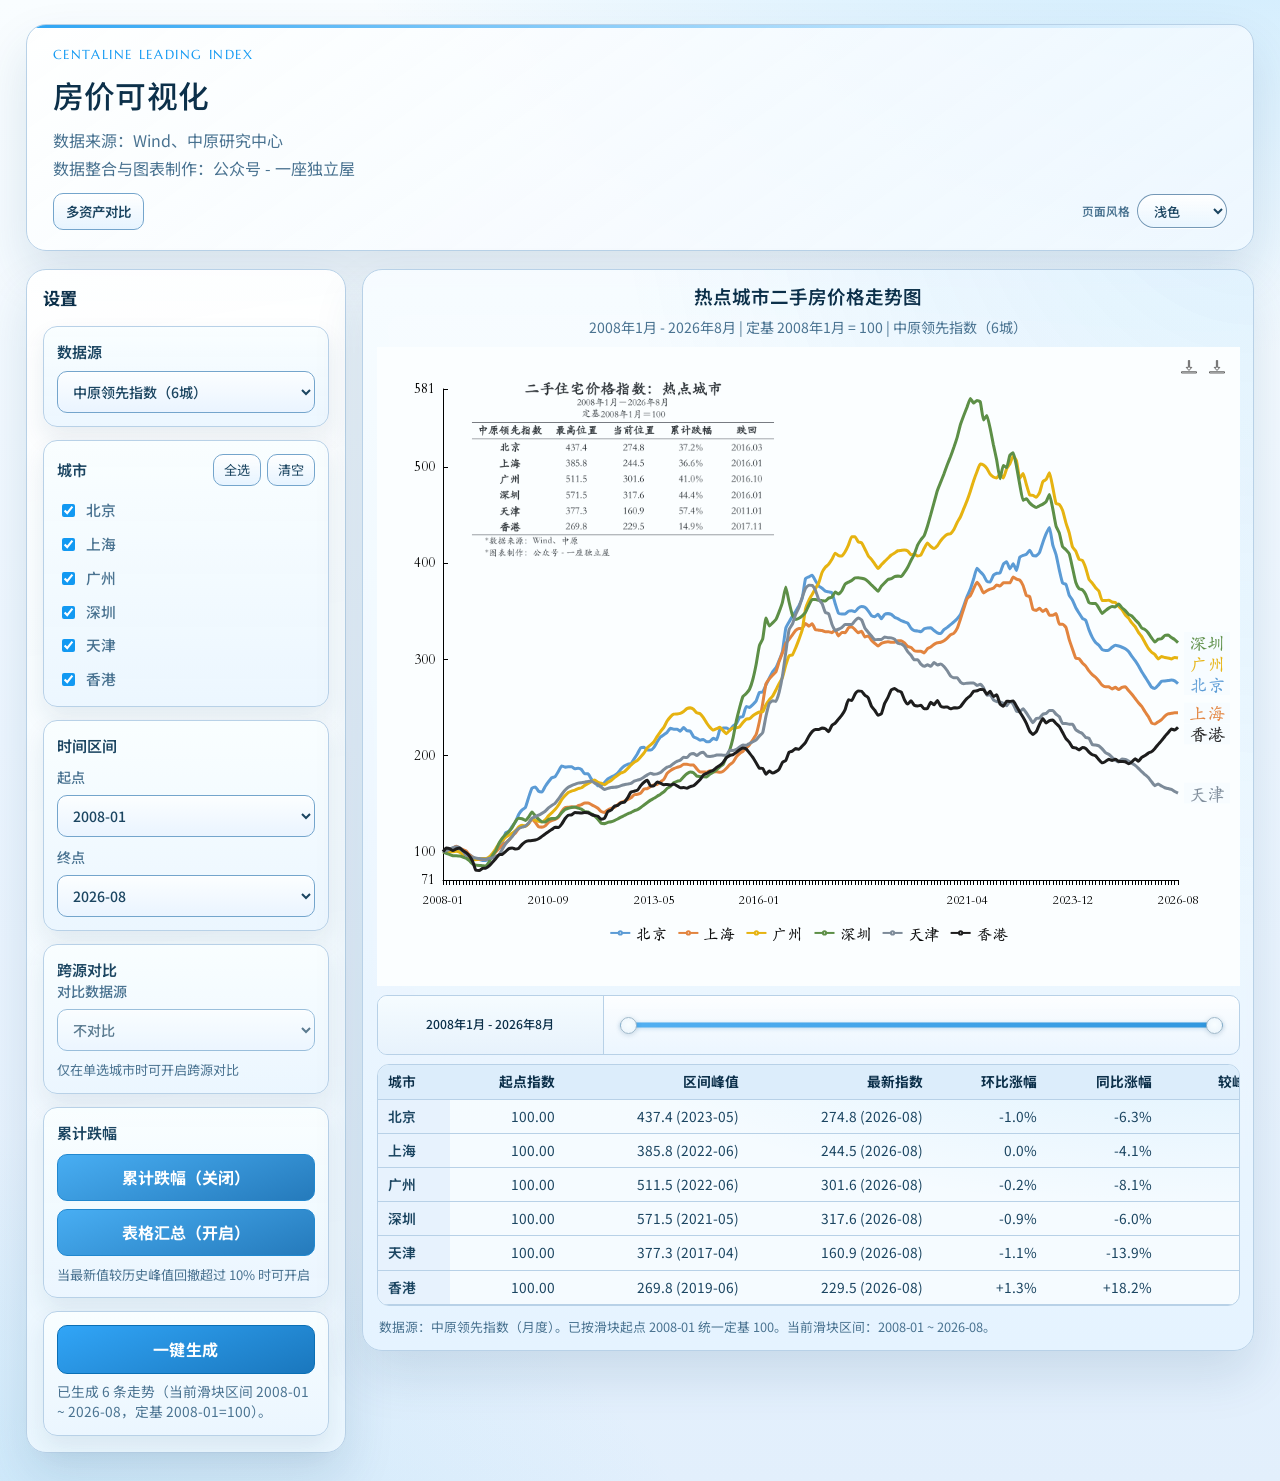
==== commit 0cae1d5d: "chore(housing-data): refresh August 2026 indexes Extend the mainland Centaline series from the suppl" ====
--- a/index.html
+++ b/index.html
@@ -67,10 +67,10 @@
       onload="window.__markEchartsReady()"
       onerror="window.__loadEchartsFallback(this, 0)"
     ></script>
-    <script defer src="house-price-data.js?v=20260817-housing-data-refresh"></script>
+    <script defer src="house-price-data.js?v=20260915-housing-data-refresh"></script>
     <script defer src="chart-axis-utils.js?v=20260416-visible-y-axis-tight-v2"></script>
     <script defer src="time-range-viewport-utils.js?v=20260719-expand-viewport"></script>
-    <script defer src="app.js?v=20260817-nbs-70city-july"></script>
+    <script defer src="app.js?v=20260915-housing-data-refresh"></script>
   </head>
   <body>
     <main class="page">
--- a/style.css
+++ b/style.css
@@ -204,7 +204,8 @@
 }
 
 body.theme-dark .page-multi-assets .asset-module[data-category="cn_housing"] .asset-grid::-webkit-scrollbar-thumb,
-body.theme-dark .page-multi-assets .asset-module[data-category="us_housing"] .asset-grid::-webkit-scrollbar-thumb {
+body.theme-dark .page-multi-assets .asset-module[data-category="us_housing"] .asset-grid::-webkit-scrollbar-thumb,
+body.theme-dark .page-multi-assets .asset-module[data-category="equities"] .asset-grid::-webkit-scrollbar-thumb {
   background: rgba(191, 146, 86, 0.65);
 }
 
@@ -669,7 +670,8 @@
   grid-template-columns: repeat(2, minmax(0, 1fr));
 }
 
-.page-multi-assets .asset-module[data-category="us_housing"] {
+.page-multi-assets .asset-module[data-category="us_housing"],
+.page-multi-assets .asset-module[data-category="equities"] {
   display: flex;
   flex-direction: column;
 }
@@ -763,7 +765,8 @@
 }
 
 .page-multi-assets .asset-module[data-category="cn_housing"] .asset-grid,
-.page-multi-assets .asset-module[data-category="us_housing"] .asset-grid {
+.page-multi-assets .asset-module[data-category="us_housing"] .asset-grid,
+.page-multi-assets .asset-module[data-category="equities"] .asset-grid {
   max-height: calc(
     (var(--asset-row-height) * var(--housing-module-visible-rows)) +
       (var(--asset-row-gap) * (var(--housing-module-visible-rows) - 1))
@@ -774,18 +777,21 @@
 }
 
 .page-multi-assets .asset-module[data-category="cn_housing"] .asset-grid::-webkit-scrollbar,
-.page-multi-assets .asset-module[data-category="us_housing"] .asset-grid::-webkit-scrollbar {
+.page-multi-assets .asset-module[data-category="us_housing"] .asset-grid::-webkit-scrollbar,
+.page-multi-assets .asset-module[data-category="equities"] .asset-grid::-webkit-scrollbar {
   width: 8px;
 }
 
 .page-multi-assets .asset-module[data-category="cn_housing"] .asset-grid::-webkit-scrollbar-thumb,
-.page-multi-assets .asset-module[data-category="us_housing"] .asset-grid::-webkit-scrollbar-thumb {
+.page-multi-assets .asset-module[data-category="us_housing"] .asset-grid::-webkit-scrollbar-thumb,
+.page-multi-assets .asset-module[data-category="equities"] .asset-grid::-webkit-scrollbar-thumb {
   border-radius: 999px;
   background: rgba(96, 142, 176, 0.55);
 }
 
 .page-multi-assets .asset-module[data-category="cn_housing"] .asset-grid::-webkit-scrollbar-track,
-.page-multi-assets .asset-module[data-category="us_housing"] .asset-grid::-webkit-scrollbar-track {
+.page-multi-assets .asset-module[data-category="us_housing"] .asset-grid::-webkit-scrollbar-track,
+.page-multi-assets .asset-module[data-category="equities"] .asset-grid::-webkit-scrollbar-track {
   background: transparent;
 }
 
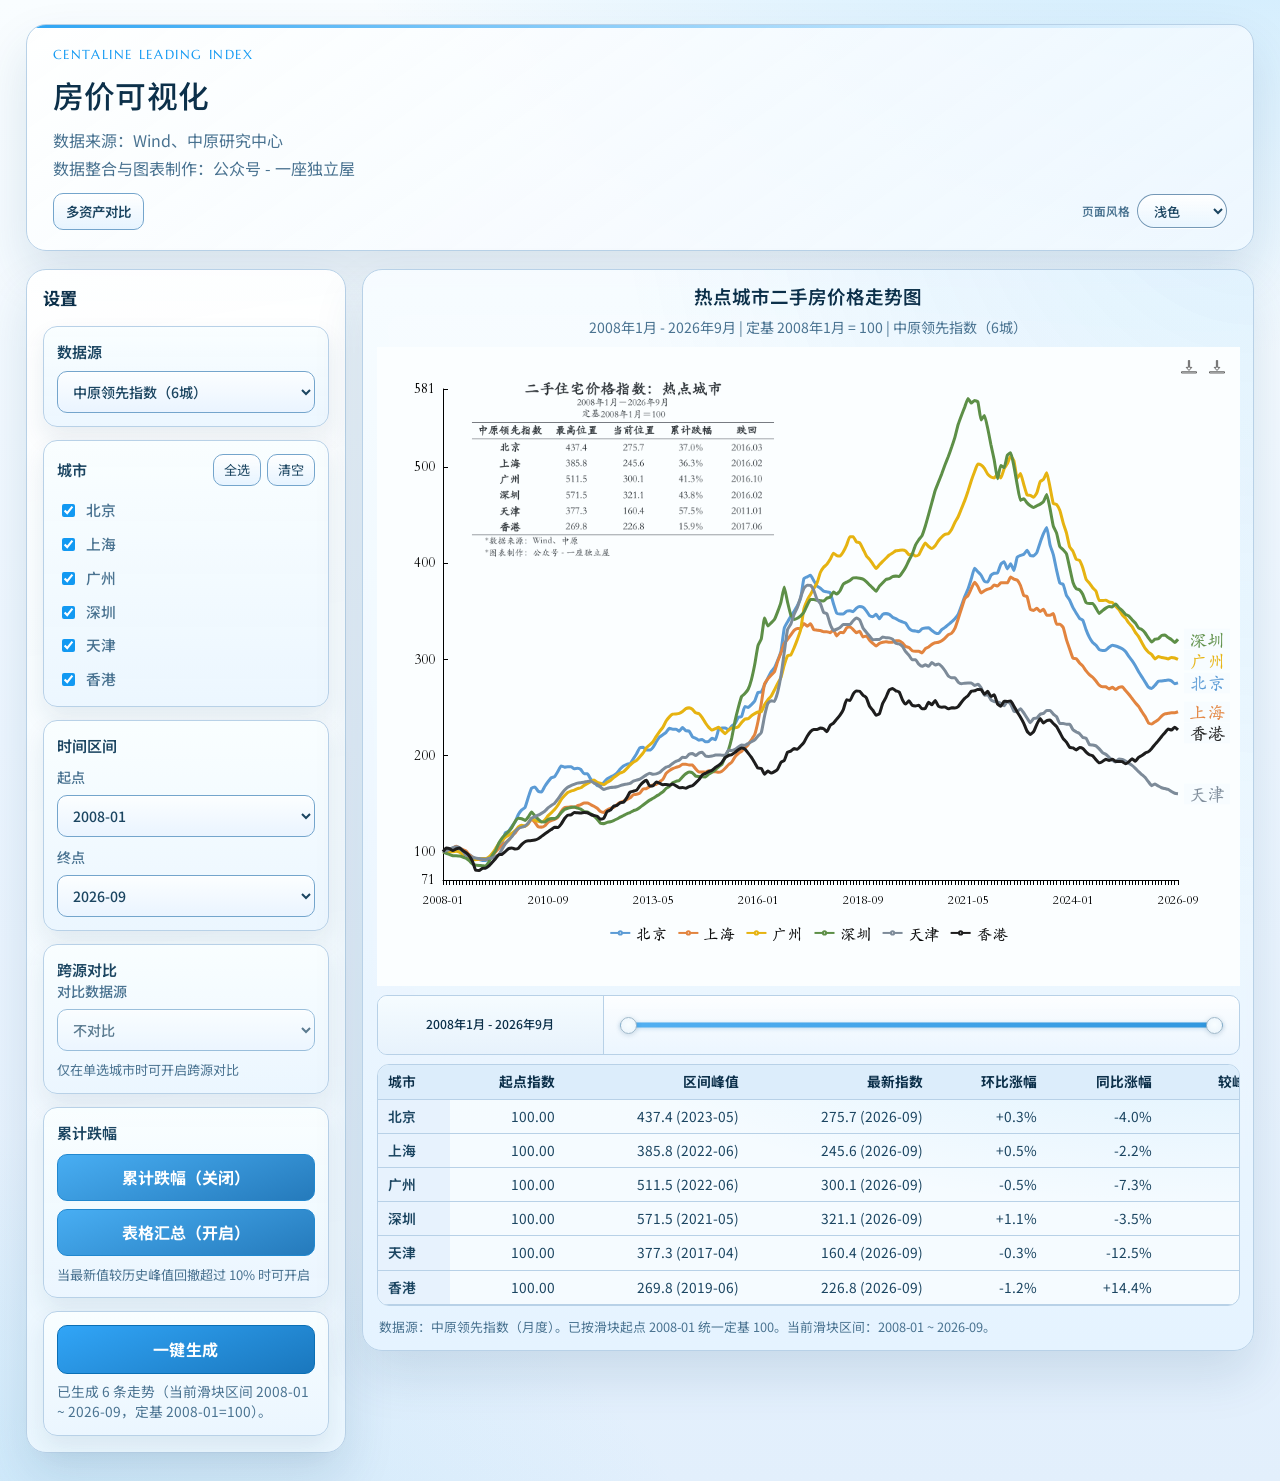
==== commit d735922e: "data: refresh Centaline housing and multi-asset series through 2026-09" ====
--- a/index.html
+++ b/index.html
@@ -67,10 +67,10 @@
       onload="window.__markEchartsReady()"
       onerror="window.__loadEchartsFallback(this, 0)"
     ></script>
-    <script defer src="house-price-data.js?v=20260915-housing-data-refresh"></script>
+    <script defer src="house-price-data.js?v=20261020-centaline-september"></script>
     <script defer src="chart-axis-utils.js?v=20260416-visible-y-axis-tight-v2"></script>
     <script defer src="time-range-viewport-utils.js?v=20260719-expand-viewport"></script>
-    <script defer src="app.js?v=20260915-housing-data-refresh"></script>
+    <script defer src="app.js?v=20261020-centaline-september"></script>
   </head>
   <body>
     <main class="page">
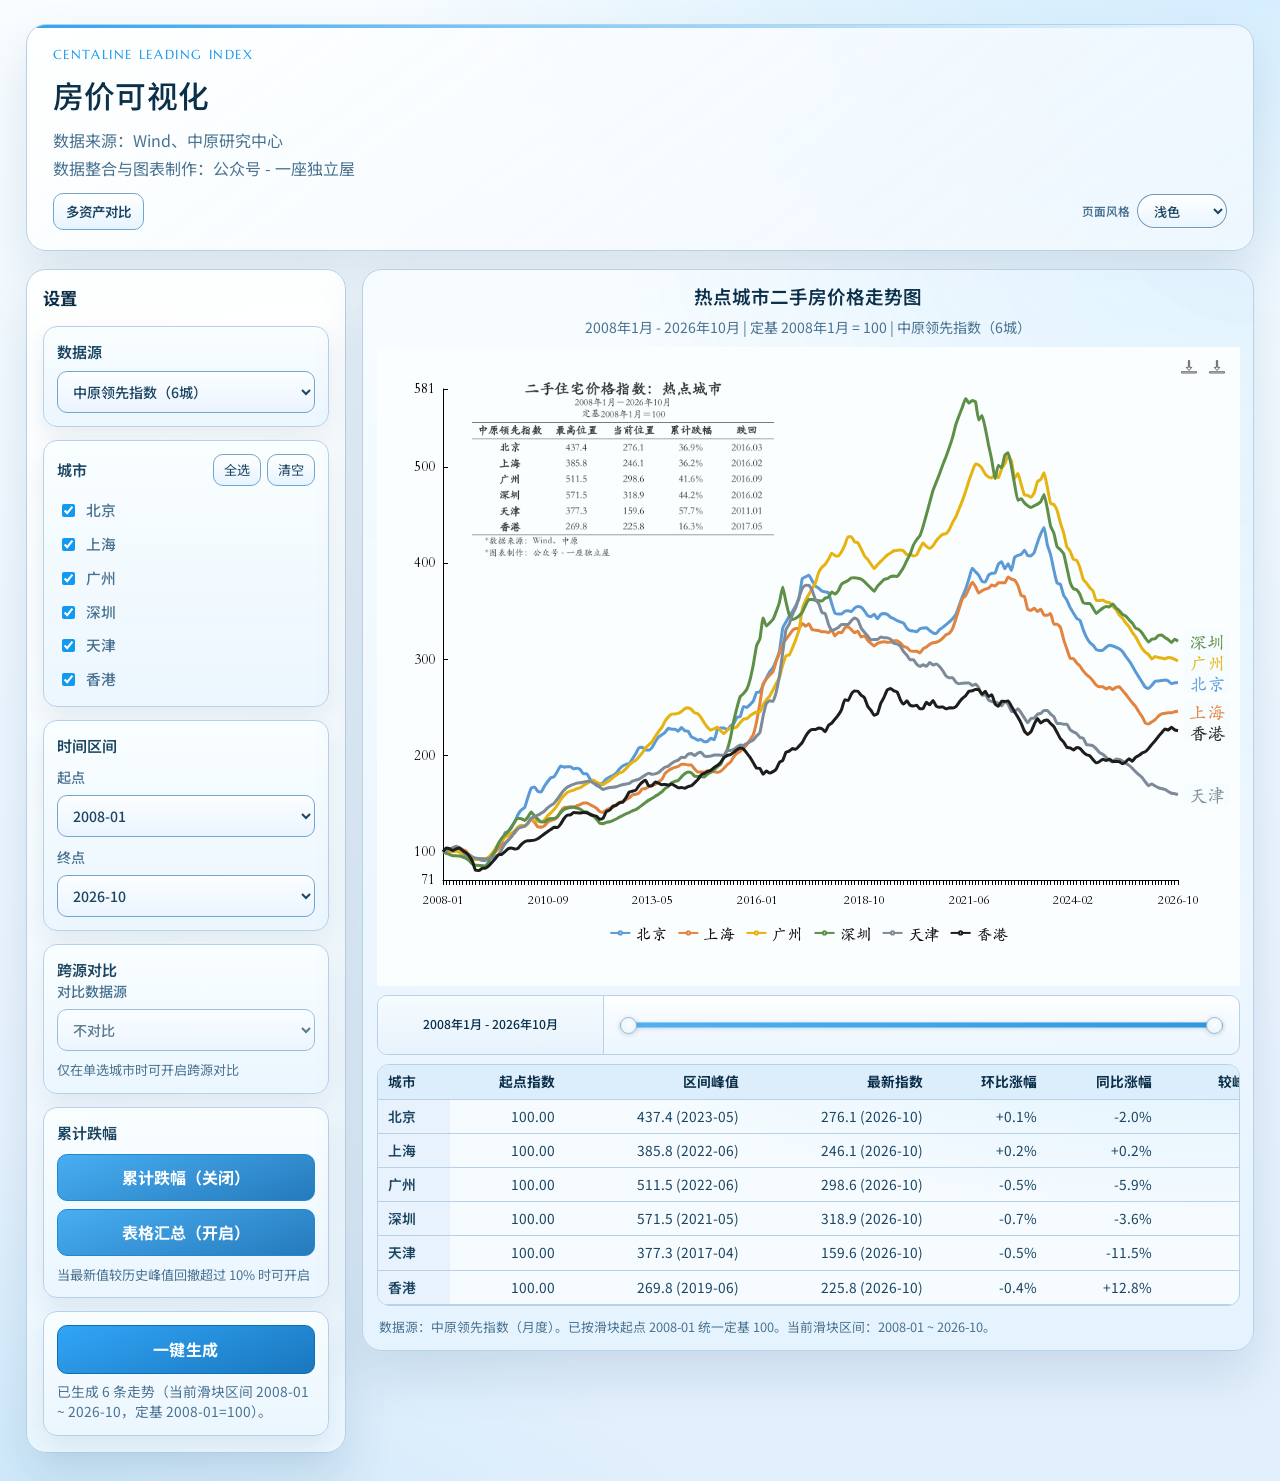
==== commit 822abd51: "chore(housing-data): refresh October 2026 indexes" ====
--- a/index.html
+++ b/index.html
@@ -2,7 +2,7 @@
 <html lang="zh-CN">
   <head>
     <meta charset="UTF-8" />
-    <meta name="viewport" content="width=device-width, initial-scale=1.0" />
+    <meta name="viewport" content="width=device-width, initial-scale=1.0, viewport-fit=cover" />
     <title>房价可视化</title>
     <link rel="preconnect" href="https://fonts.googleapis.com" />
     <link rel="preconnect" href="https://fonts.gstatic.com" crossorigin />
@@ -25,7 +25,7 @@
       type="font/woff2"
       crossorigin
     />
-    <link rel="stylesheet" href="style.css?v=20260719-responsive-touch" />
+    <link rel="stylesheet" href="style.css?v=20261020-mobile" />
     <script>
       window.__ECHARTS_LOAD_STATUS = "loading";
       window.__ECHARTS_LOAD_FAILURE_DETAIL = "";
@@ -67,10 +67,11 @@
       onload="window.__markEchartsReady()"
       onerror="window.__loadEchartsFallback(this, 0)"
     ></script>
-    <script defer src="house-price-data.js?v=20261020-centaline-september"></script>
+    <script defer src="house-price-data.js?v=20261116-housing-october"></script>
     <script defer src="chart-axis-utils.js?v=20260416-visible-y-axis-tight-v2"></script>
     <script defer src="time-range-viewport-utils.js?v=20260719-expand-viewport"></script>
-    <script defer src="app.js?v=20261020-centaline-september"></script>
+    <script defer src="app.js?v=20261116-housing-october"></script>
+    <script defer src="./mobile-ui.js?v=20261020-mobile"></script>
   </head>
   <body>
     <main class="page">
--- a/style.css
+++ b/style.css
@@ -2010,3 +2010,39 @@
     min-width: 60px;
   }
 }
+
+/* Mobile browser and embedded WebView layout. Keep page zoom available. */
+@media (max-width: 760px), (max-width: 1024px) and (max-height: 600px) and (pointer: coarse) {
+  html { -webkit-text-size-adjust: 100%; text-size-adjust: 100%; }
+  body { padding-top: env(safe-area-inset-top, 0px); padding-bottom: env(safe-area-inset-bottom, 0px); }
+  input:not([type="checkbox"]):not([type="radio"]):not([type="range"]), select, textarea { font-size: 16px; min-width: 0; max-width: 100%; }
+  button, select, a { touch-action: manipulation; }
+  button, select { min-height: 44px; }
+  input[type="range"] { touch-action: pan-y; }
+  .table-wrap { max-width: 100%; overflow-x: auto; -webkit-overflow-scrolling: touch; overscroll-behavior-x: contain; }
+}
+
+.mobile-controls-toggle { display: none; }
+@media (max-width: 760px), (max-width: 1024px) and (max-height: 600px) and (pointer: coarse) {
+  .controls { min-width: 0; width: 100%; }
+  .controls > .mobile-controls-toggle { display: flex; align-items: center; justify-content: space-between; width: 100%; min-height: 48px; padding: 10px 12px; border: 1px solid currentColor; border-radius: 9px; background: transparent; color: inherit; font: inherit; font-weight: 600; text-align: left; cursor: pointer; grid-column: 1 / -1; }
+  .controls[data-mobile-collapsed="true"] > :not(.mobile-controls-toggle) { display: none !important; }
+  .controls > h2, .controls > .control-header { display: none; }
+  .controls { scroll-margin-top: 12px; }
+  .mobile-controls-toggle:focus-visible { outline: 2px solid currentColor; outline-offset: 3px; }
+}
+
+@media (max-width: 760px), (max-width: 1024px) and (max-height: 600px) and (pointer: coarse) {
+  .page { width: 100%; padding-left: max(10px, env(safe-area-inset-left)); padding-right: max(10px, env(safe-area-inset-right)); }
+  .workspace, .chart-zone, .chart-stage { min-width: 0; }
+  .hero-links--with-theme { flex-direction: row; flex-wrap: wrap; align-items: center; }
+  .hero-theme-field { margin-left: auto; }
+  .hero-link-btn { min-height: 44px; display: inline-flex; align-items: center; }
+  .controls { display: flex; flex-direction: column; align-items: stretch; }
+  .date-grid { grid-template-columns: repeat(2, minmax(0, 1fr)); }
+  .chart { height: 420px; min-height: 0; touch-action: pan-y; overflow: hidden; }
+  .table-wrap { margin-top: 12px; }
+  .table-wrap table { min-width: 640px; }
+  .table-wrap th:first-child, .table-wrap td:first-child { position: sticky; left: 0; background: var(--panel-strong); z-index: 1; }
+  .timeline-zoom-track { min-height: 40px; }
+}
